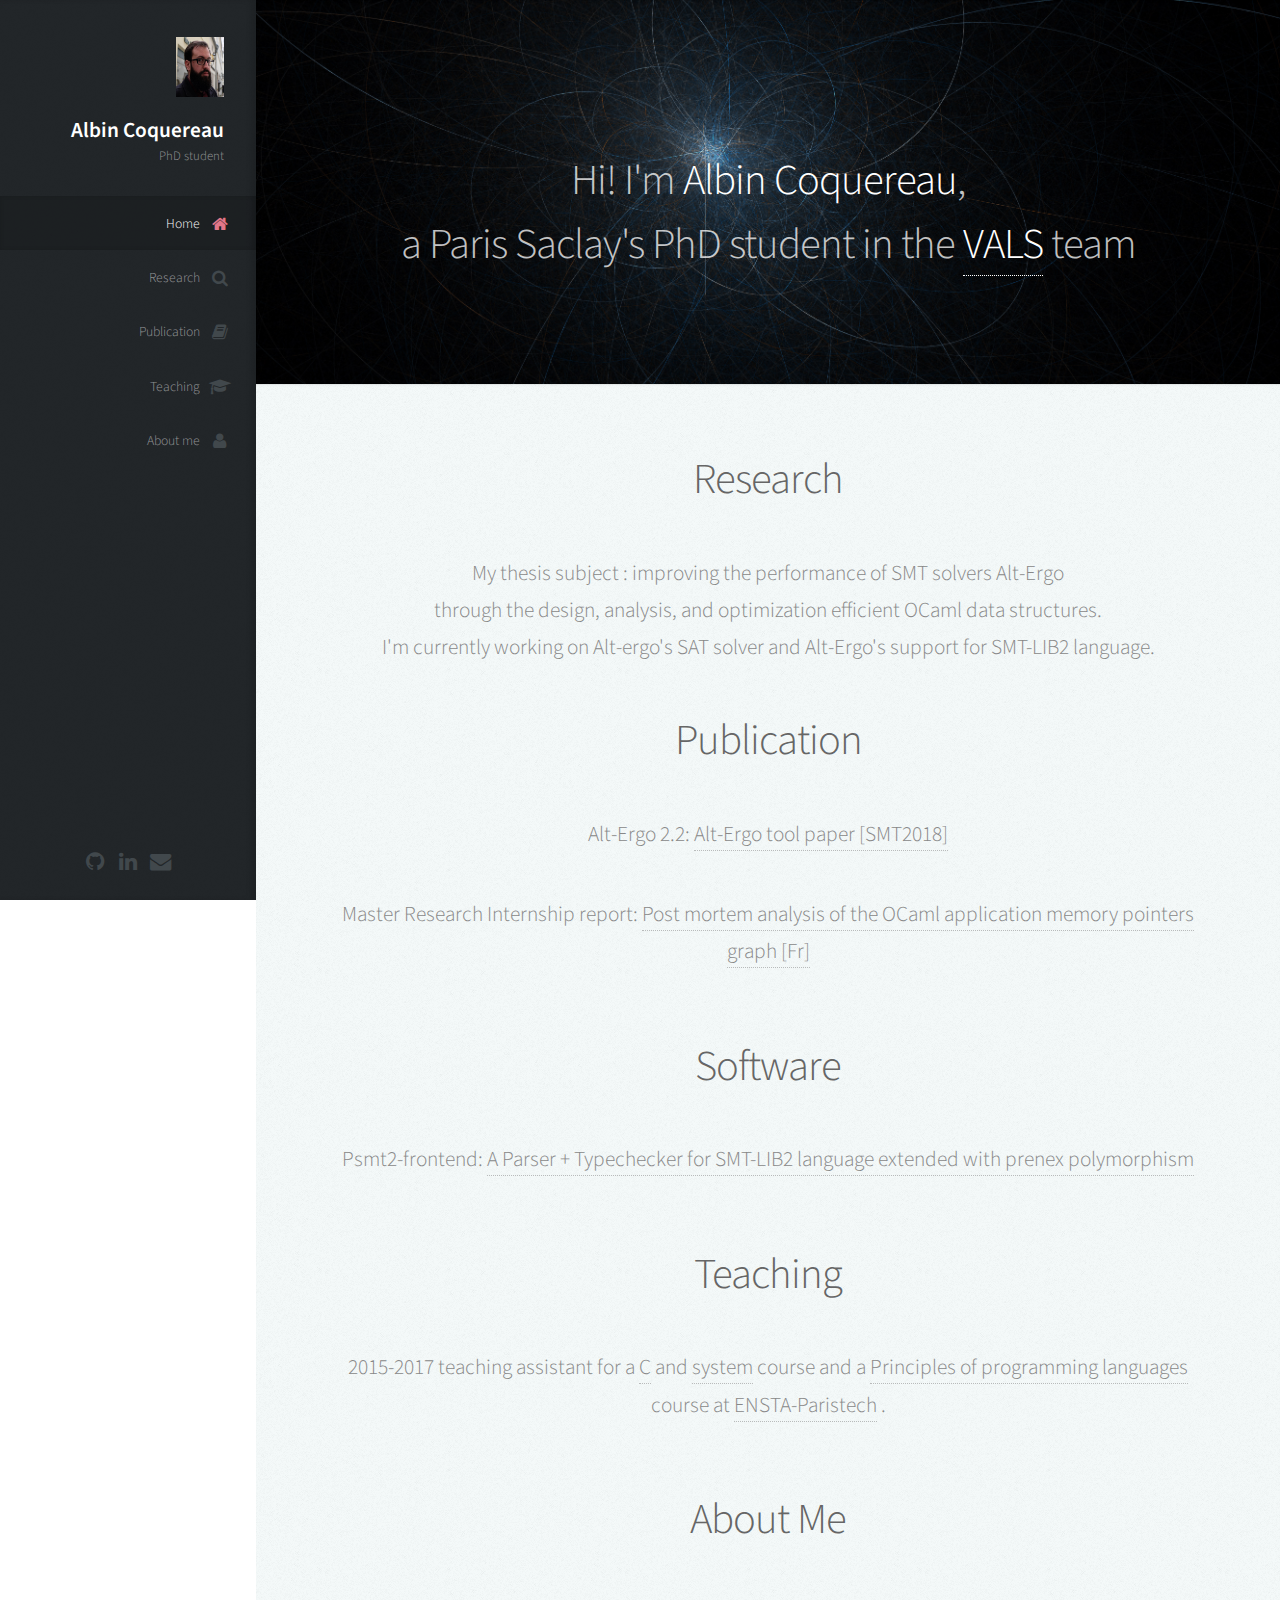
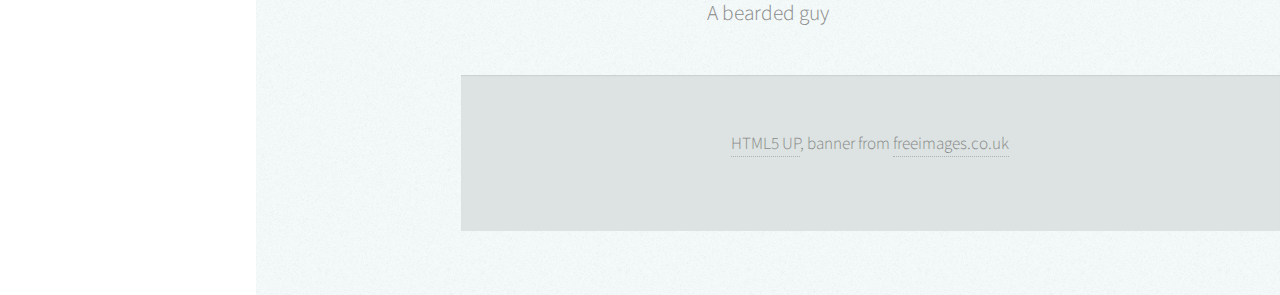
==== index.html @ 9da04fdb "Import website from lri" ====
<!DOCTYPE HTML>
<html>
  <head>
    <title>Albin Coquereau</title>
    <meta charset="utf-8" />
    <meta name="viewport" content="width=device-width, initial-scale=1" />
    <link rel="stylesheet" href="assets/css/main.css" />
  </head>
  <body>
    <div id="header">

      <div class="top">
	<div id="logo">
          <span class="image avatar48"><img src="images/idpic.jpg" alt="" /></span>
	  <h1 id="title">Albin Coquereau</h1>
	  <p>PhD student</p>
	</div>
	<nav id="nav">
	  <ul>
	    <li><a href="#top" id="top-link" class="skel-layers-ignoreHref"><span class="icon fa-home">Home</span></a></li>
	    <li><a href="#research" id="research-link" class="skel-layers-ignoreHref"><span class="icon fa-search">Research</span></a></li>
	    <li><a href="#publication" id="publication-link" class="skel-layers-ignoreHref"><span class="icon fa-book">Publication</span></a></li>
	    <li><a href="#teaching" id="teaching-link" class="skel-layers-ignoreHref"><span class="icon fa-graduation-cap">Teaching</span></a></li>
	    <li><a href="#about" id="about-link" class="skel-layers-ignoreHref"><span class="icon fa-user">About me</span></a></li>
	  </ul>
	</nav>

      </div>

      <div class="bottom">

	<ul class="icons">
          <!-- <li><a href="index_fr.html" class="icon fa-language"><span class="label">Language</span></a></li> -->
          <li><a href="https://github.com/Coquera" class="icon fa-github"><span class="label">Github</span></a></li>
          <li><a href="https://www.linkedin.com/public-profile/settings?trk=prof-edit-edit-public_profile" class="icon alt fa-linkedin"><span class="label">LinkedIn</span></a></li>
          <li><a href="mailto:albin[dot]coquereau[at]lri[dot]fr" class="icon fa-envelope"><span class="label">Email</span></a></li>
	</ul>

      </div>

    </div>

    <div id="main">

      <section id="top" class="one dark cover">
	<div class="container">

	  <footer>
	    <h2 class="alt">Hi! I'm <strong>Albin Coquereau</strong>, <br />a Paris Saclay's PhD student in the <a href="https://vals.lri.fr/">VALS</a> team
	  </footer>

	</div>
      </section>

      <section id="research" class="two">
	<div class="container">

	  <header>
	    <h2>Research</h2>
	  </header>

	  <p>My thesis subject : improving the performance of SMT solvers Alt-Ergo<br/>
            through the design, analysis, and optimization efficient OCaml data structures.<br/>
            I'm currently working on Alt-ergo's SAT solver and Alt-Ergo's support for SMT-LIB2 language.
          </p>


          <section id="publication" class="tree">
	    <div class="container">

	      <header>
	        <h2>Publication</h2>
	      </header>
	      <p>Alt-Ergo 2.2:
                <a href="https://hal.archives-ouvertes.fr/hal-01960203v1">Alt-Ergo tool paper [SMT2018]</a>
              </p>

	      <p>Master Research Internship report:
                <a href="rapport_m2.pdf">Post mortem analysis of the OCaml application memory pointers graph [Fr]</a>
              </p>


	    </div>
          </section>

          <section id="software" class="four">
	    <div class="container">

	      <header>
	        <h2>Software</h2>
	      </header>
	      <p>Psmt2-frontend:
                <a href="https://github.com/Coquera/psmt2-frontend">A Parser + Typechecker for SMT-LIB2 language extended with prenex polymorphism</a>
              </p>

	    </div>
          </section>

          <section id="teaching" class="f">
	    <div class="container">

	      <header>
	        <h2>Teaching</h2>
	      </header>

	      <p>2015-2017 teaching assistant for a <a href="http://perso.ensta-paristech.fr/~pessaux/teaching/in102/">C</a> and <a href="http://perso.ensta-paristech.fr/~pessaux/teaching/in103/">system</a> course and a <a href="http://wwwdfr.ensta.fr/Cours/index.php?usebdd=ensta&sigle=ine11&langue=anglais">Principles of programming languages</a> course at <a href="https://www.ensta-paristech.fr/en/home">ENSTA-Paristech</a> .</p>

	    </div>
          </section>

          <section id="about" class="four">
	    <div class="container">

	      <header>
	        <h2>About Me</h2>
	      </header>

	      <p>A bearded guy</p>

	    </div>
          </section>

        </div>

        <div id="footer">

          <ul class="copyright">
	    <li><a href="http://html5up.net">HTML5 UP</a>, banner from <a href="http://www.freeimages.co.uk/index.htm">freeimages.co.uk</a></li>
          </ul>

        </div>

        <script src="assets/js/jquery.min.js"></script>
        <script src="assets/js/jquery.scrolly.min.js"></script>
        <script src="assets/js/jquery.scrollzer.min.js"></script>
        <script src="assets/js/skel.min.js"></script>
        <script src="assets/js/util.js"></script>
        <script src="assets/js/main.js"></script>

  </body>
</html>
---- assets/css/main.css ----
@import url("font-awesome.min.css");
@import url("http://fonts.googleapis.com/css?family=Source+Sans+Pro:300,300italic,400,600");

/*
	Prologue by HTML5 UP
	html5up.net | @n33co
	Free for personal and commercial use under the CCA 3.0 license (html5up.net/license)
*/

/* Reset */

	html, body, div, span, applet, object, iframe, h1, h2, h3, h4, h5, h6, p, blockquote, pre, a, abbr, acronym, address, big, cite, code, del, dfn, em, img, ins, kbd, q, s, samp, small, strike, strong, sub, sup, tt, var, b, u, i, center, dl, dt, dd, ol, ul, li, fieldset, form, label, legend, table, caption, tbody, tfoot, thead, tr, th, td, article, aside, canvas, details, embed, figure, figcaption, footer, header, hgroup, menu, nav, output, ruby, section, summary, time, mark, audio, video {
		margin: 0;
		padding: 0;
		border: 0;
		font-size: 100%;
		font: inherit;
		vertical-align: baseline;
	}

	article, aside, details, figcaption, figure, footer, header, hgroup, menu, nav, section {
		display: block;
	}

	body {
		line-height: 1;
	}

	ol, ul {
		list-style: none;
	}

	blockquote, q {
		quotes: none;
	}

	blockquote:before, blockquote:after, q:before, q:after {
		content: '';
		content: none;
	}

	table {
		border-collapse: collapse;
		border-spacing: 0;
	}

	body {
		-webkit-text-size-adjust: none;
	}

/* Box Model */

	*, *:before, *:after {
		-moz-box-sizing: border-box;
		-webkit-box-sizing: border-box;
		box-sizing: border-box;
	}

/* Containers */

	.container {
		margin-left: auto;
		margin-right: auto;
	}

	.container.\31 25\25 {
		width: 100%;
		max-width: 1750px;
		min-width: 1400px;
	}

	.container.\37 5\25 {
		width: 1050px;
	}

	.container.\35 0\25 {
		width: 700px;
	}

	.container.\32 5\25 {
		width: 350px;
	}

	.container {
		width: 1400px;
	}

	@media screen and (min-width: 961px) and (max-width: 1880px) {

		.container.\31 25\25 {
			width: 100%;
			max-width: 1500px;
			min-width: 1200px;
		}

		.container.\37 5\25 {
			width: 900px;
		}

		.container.\35 0\25 {
			width: 600px;
		}

		.container.\32 5\25 {
			width: 300px;
		}

		.container {
			width: 1200px;
		}

	}

	@media screen and (min-width: 961px) and (max-width: 1620px) {

		.container.\31 25\25 {
			width: 100%;
			max-width: 1200px;
			min-width: 960px;
		}

		.container.\37 5\25 {
			width: 720px;
		}

		.container.\35 0\25 {
			width: 480px;
		}

		.container.\32 5\25 {
			width: 240px;
		}

		.container {
			width: 960px;
		}

	}

	@media screen and (min-width: 961px) and (max-width: 1320px) {

		.container.\31 25\25 {
			width: 100%;
			max-width: 125%;
			min-width: 100%;
		}

		.container.\37 5\25 {
			width: 75%;
		}

		.container.\35 0\25 {
			width: 50%;
		}

		.container.\32 5\25 {
			width: 25%;
		}

		.container {
			width: 100%;
		}

	}

	@media screen and (max-width: 960px) {

		.container.\31 25\25 {
			width: 100%;
			max-width: 125%;
			min-width: 100%;
		}

		.container.\37 5\25 {
			width: 75%;
		}

		.container.\35 0\25 {
			width: 50%;
		}

		.container.\32 5\25 {
			width: 25%;
		}

		.container {
			width: 100%;
		}

	}

	@media screen and (max-width: 736px) {

		.container.\31 25\25 {
			width: 100%;
			max-width: 125%;
			min-width: 100%;
		}

		.container.\37 5\25 {
			width: 75%;
		}

		.container.\35 0\25 {
			width: 50%;
		}

		.container.\32 5\25 {
			width: 25%;
		}

		.container {
			width: 100% !important;
		}

	}

/* Grid */

	.row {
		border-bottom: solid 1px transparent;
		-moz-box-sizing: border-box;
		-webkit-box-sizing: border-box;
		box-sizing: border-box;
	}

	.row > * {
		float: left;
		-moz-box-sizing: border-box;
		-webkit-box-sizing: border-box;
		box-sizing: border-box;
	}

	.row:after, .row:before {
		content: '';
		display: block;
		clear: both;
		height: 0;
	}

	.row.uniform > * > :first-child {
		margin-top: 0;
	}

	.row.uniform > * > :last-child {
		margin-bottom: 0;
	}

	.row.\30 \25 > * {
		padding: 0px 0 0 0px;
	}

	.row.\30 \25 {
		margin: 0px 0 -1px 0px;
	}

	.row.uniform.\30 \25 > * {
		padding: 0px 0 0 0px;
	}

	.row.uniform.\30 \25 {
		margin: 0px 0 -1px 0px;
	}

	.row > * {
		padding: 40px 0 0 40px;
	}

	.row {
		margin: -40px 0 -1px -40px;
	}

	.row.uniform > * {
		padding: 40px 0 0 40px;
	}

	.row.uniform {
		margin: -40px 0 -1px -40px;
	}

	.row.\32 00\25 > * {
		padding: 80px 0 0 80px;
	}

	.row.\32 00\25 {
		margin: -80px 0 -1px -80px;
	}

	.row.uniform.\32 00\25 > * {
		padding: 80px 0 0 80px;
	}

	.row.uniform.\32 00\25 {
		margin: -80px 0 -1px -80px;
	}

	.row.\31 50\25 > * {
		padding: 60px 0 0 60px;
	}

	.row.\31 50\25 {
		margin: -60px 0 -1px -60px;
	}

	.row.uniform.\31 50\25 > * {
		padding: 60px 0 0 60px;
	}

	.row.uniform.\31 50\25 {
		margin: -60px 0 -1px -60px;
	}

	.row.\35 0\25 > * {
		padding: 20px 0 0 20px;
	}

	.row.\35 0\25 {
		margin: -20px 0 -1px -20px;
	}

	.row.uniform.\35 0\25 > * {
		padding: 20px 0 0 20px;
	}

	.row.uniform.\35 0\25 {
		margin: -20px 0 -1px -20px;
	}

	.row.\32 5\25 > * {
		padding: 10px 0 0 10px;
	}

	.row.\32 5\25 {
		margin: -10px 0 -1px -10px;
	}

	.row.uniform.\32 5\25 > * {
		padding: 10px 0 0 10px;
	}

	.row.uniform.\32 5\25 {
		margin: -10px 0 -1px -10px;
	}

	.\31 2u, .\31 2u\24 {
		width: 100%;
		clear: none;
		margin-left: 0;
	}

	.\31 1u, .\31 1u\24 {
		width: 91.6666666667%;
		clear: none;
		margin-left: 0;
	}

	.\31 0u, .\31 0u\24 {
		width: 83.3333333333%;
		clear: none;
		margin-left: 0;
	}

	.\39 u, .\39 u\24 {
		width: 75%;
		clear: none;
		margin-left: 0;
	}

	.\38 u, .\38 u\24 {
		width: 66.6666666667%;
		clear: none;
		margin-left: 0;
	}

	.\37 u, .\37 u\24 {
		width: 58.3333333333%;
		clear: none;
		margin-left: 0;
	}

	.\36 u, .\36 u\24 {
		width: 50%;
		clear: none;
		margin-left: 0;
	}

	.\35 u, .\35 u\24 {
		width: 41.6666666667%;
		clear: none;
		margin-left: 0;
	}

	.\34 u, .\34 u\24 {
		width: 33.3333333333%;
		clear: none;
		margin-left: 0;
	}

	.\33 u, .\33 u\24 {
		width: 25%;
		clear: none;
		margin-left: 0;
	}

	.\32 u, .\32 u\24 {
		width: 16.6666666667%;
		clear: none;
		margin-left: 0;
	}

	.\31 u, .\31 u\24 {
		width: 8.3333333333%;
		clear: none;
		margin-left: 0;
	}

	.\31 2u\24 + *,
	.\31 1u\24 + *,
	.\31 0u\24 + *,
	.\39 u\24 + *,
	.\38 u\24 + *,
	.\37 u\24 + *,
	.\36 u\24 + *,
	.\35 u\24 + *,
	.\34 u\24 + *,
	.\33 u\24 + *,
	.\32 u\24 + *,
	.\31 u\24 + * {
		clear: left;
	}

	.\-11u {
		margin-left: 91.66667%;
	}

	.\-10u {
		margin-left: 83.33333%;
	}

	.\-9u {
		margin-left: 75%;
	}

	.\-8u {
		margin-left: 66.66667%;
	}

	.\-7u {
		margin-left: 58.33333%;
	}

	.\-6u {
		margin-left: 50%;
	}

	.\-5u {
		margin-left: 41.66667%;
	}

	.\-4u {
		margin-left: 33.33333%;
	}

	.\-3u {
		margin-left: 25%;
	}

	.\-2u {
		margin-left: 16.66667%;
	}

	.\-1u {
		margin-left: 8.33333%;
	}

	@media screen and (min-width: 961px) and (max-width: 1880px) {

		.row > * {
			padding: 40px 0 0 40px;
		}

		.row {
			margin: -40px 0 -1px -40px;
		}

		.row.uniform > * {
			padding: 40px 0 0 40px;
		}

		.row.uniform {
			margin: -40px 0 -1px -40px;
		}

		.row.\32 00\25 > * {
			padding: 80px 0 0 80px;
		}

		.row.\32 00\25 {
			margin: -80px 0 -1px -80px;
		}

		.row.uniform.\32 00\25 > * {
			padding: 80px 0 0 80px;
		}

		.row.uniform.\32 00\25 {
			margin: -80px 0 -1px -80px;
		}

		.row.\31 50\25 > * {
			padding: 60px 0 0 60px;
		}

		.row.\31 50\25 {
			margin: -60px 0 -1px -60px;
		}

		.row.uniform.\31 50\25 > * {
			padding: 60px 0 0 60px;
		}

		.row.uniform.\31 50\25 {
			margin: -60px 0 -1px -60px;
		}

		.row.\35 0\25 > * {
			padding: 20px 0 0 20px;
		}

		.row.\35 0\25 {
			margin: -20px 0 -1px -20px;
		}

		.row.uniform.\35 0\25 > * {
			padding: 20px 0 0 20px;
		}

		.row.uniform.\35 0\25 {
			margin: -20px 0 -1px -20px;
		}

		.row.\32 5\25 > * {
			padding: 10px 0 0 10px;
		}

		.row.\32 5\25 {
			margin: -10px 0 -1px -10px;
		}

		.row.uniform.\32 5\25 > * {
			padding: 10px 0 0 10px;
		}

		.row.uniform.\32 5\25 {
			margin: -10px 0 -1px -10px;
		}

		.\31 2u\28wide\29, .\31 2u\24\28wide\29 {
			width: 100%;
			clear: none;
			margin-left: 0;
		}

		.\31 1u\28wide\29, .\31 1u\24\28wide\29 {
			width: 91.6666666667%;
			clear: none;
			margin-left: 0;
		}

		.\31 0u\28wide\29, .\31 0u\24\28wide\29 {
			width: 83.3333333333%;
			clear: none;
			margin-left: 0;
		}

		.\39 u\28wide\29, .\39 u\24\28wide\29 {
			width: 75%;
			clear: none;
			margin-left: 0;
		}

		.\38 u\28wide\29, .\38 u\24\28wide\29 {
			width: 66.6666666667%;
			clear: none;
			margin-left: 0;
		}

		.\37 u\28wide\29, .\37 u\24\28wide\29 {
			width: 58.3333333333%;
			clear: none;
			margin-left: 0;
		}

		.\36 u\28wide\29, .\36 u\24\28wide\29 {
			width: 50%;
			clear: none;
			margin-left: 0;
		}

		.\35 u\28wide\29, .\35 u\24\28wide\29 {
			width: 41.6666666667%;
			clear: none;
			margin-left: 0;
		}

		.\34 u\28wide\29, .\34 u\24\28wide\29 {
			width: 33.3333333333%;
			clear: none;
			margin-left: 0;
		}

		.\33 u\28wide\29, .\33 u\24\28wide\29 {
			width: 25%;
			clear: none;
			margin-left: 0;
		}

		.\32 u\28wide\29, .\32 u\24\28wide\29 {
			width: 16.6666666667%;
			clear: none;
			margin-left: 0;
		}

		.\31 u\28wide\29, .\31 u\24\28wide\29 {
			width: 8.3333333333%;
			clear: none;
			margin-left: 0;
		}

		.\31 2u\24\28wide\29 + *,
		.\31 1u\24\28wide\29 + *,
		.\31 0u\24\28wide\29 + *,
		.\39 u\24\28wide\29 + *,
		.\38 u\24\28wide\29 + *,
		.\37 u\24\28wide\29 + *,
		.\36 u\24\28wide\29 + *,
		.\35 u\24\28wide\29 + *,
		.\34 u\24\28wide\29 + *,
		.\33 u\24\28wide\29 + *,
		.\32 u\24\28wide\29 + *,
		.\31 u\24\28wide\29 + * {
			clear: left;
		}

		.\-11u\28wide\29 {
			margin-left: 91.66667%;
		}

		.\-10u\28wide\29 {
			margin-left: 83.33333%;
		}

		.\-9u\28wide\29 {
			margin-left: 75%;
		}

		.\-8u\28wide\29 {
			margin-left: 66.66667%;
		}

		.\-7u\28wide\29 {
			margin-left: 58.33333%;
		}

		.\-6u\28wide\29 {
			margin-left: 50%;
		}

		.\-5u\28wide\29 {
			margin-left: 41.66667%;
		}

		.\-4u\28wide\29 {
			margin-left: 33.33333%;
		}

		.\-3u\28wide\29 {
			margin-left: 25%;
		}

		.\-2u\28wide\29 {
			margin-left: 16.66667%;
		}

		.\-1u\28wide\29 {
			margin-left: 8.33333%;
		}

	}

	@media screen and (min-width: 961px) and (max-width: 1620px) {

		.row > * {
			padding: 40px 0 0 40px;
		}

		.row {
			margin: -40px 0 -1px -40px;
		}

		.row.uniform > * {
			padding: 40px 0 0 40px;
		}

		.row.uniform {
			margin: -40px 0 -1px -40px;
		}

		.row.\32 00\25 > * {
			padding: 80px 0 0 80px;
		}

		.row.\32 00\25 {
			margin: -80px 0 -1px -80px;
		}

		.row.uniform.\32 00\25 > * {
			padding: 80px 0 0 80px;
		}

		.row.uniform.\32 00\25 {
			margin: -80px 0 -1px -80px;
		}

		.row.\31 50\25 > * {
			padding: 60px 0 0 60px;
		}

		.row.\31 50\25 {
			margin: -60px 0 -1px -60px;
		}

		.row.uniform.\31 50\25 > * {
			padding: 60px 0 0 60px;
		}

		.row.uniform.\31 50\25 {
			margin: -60px 0 -1px -60px;
		}

		.row.\35 0\25 > * {
			padding: 20px 0 0 20px;
		}

		.row.\35 0\25 {
			margin: -20px 0 -1px -20px;
		}

		.row.uniform.\35 0\25 > * {
			padding: 20px 0 0 20px;
		}

		.row.uniform.\35 0\25 {
			margin: -20px 0 -1px -20px;
		}

		.row.\32 5\25 > * {
			padding: 10px 0 0 10px;
		}

		.row.\32 5\25 {
			margin: -10px 0 -1px -10px;
		}

		.row.uniform.\32 5\25 > * {
			padding: 10px 0 0 10px;
		}

		.row.uniform.\32 5\25 {
			margin: -10px 0 -1px -10px;
		}

		.\31 2u\28normal\29, .\31 2u\24\28normal\29 {
			width: 100%;
			clear: none;
			margin-left: 0;
		}

		.\31 1u\28normal\29, .\31 1u\24\28normal\29 {
			width: 91.6666666667%;
			clear: none;
			margin-left: 0;
		}

		.\31 0u\28normal\29, .\31 0u\24\28normal\29 {
			width: 83.3333333333%;
			clear: none;
			margin-left: 0;
		}

		.\39 u\28normal\29, .\39 u\24\28normal\29 {
			width: 75%;
			clear: none;
			margin-left: 0;
		}

		.\38 u\28normal\29, .\38 u\24\28normal\29 {
			width: 66.6666666667%;
			clear: none;
			margin-left: 0;
		}

		.\37 u\28normal\29, .\37 u\24\28normal\29 {
			width: 58.3333333333%;
			clear: none;
			margin-left: 0;
		}

		.\36 u\28normal\29, .\36 u\24\28normal\29 {
			width: 50%;
			clear: none;
			margin-left: 0;
		}

		.\35 u\28normal\29, .\35 u\24\28normal\29 {
			width: 41.6666666667%;
			clear: none;
			margin-left: 0;
		}

		.\34 u\28normal\29, .\34 u\24\28normal\29 {
			width: 33.3333333333%;
			clear: none;
			margin-left: 0;
		}

		.\33 u\28normal\29, .\33 u\24\28normal\29 {
			width: 25%;
			clear: none;
			margin-left: 0;
		}

		.\32 u\28normal\29, .\32 u\24\28normal\29 {
			width: 16.6666666667%;
			clear: none;
			margin-left: 0;
		}

		.\31 u\28normal\29, .\31 u\24\28normal\29 {
			width: 8.3333333333%;
			clear: none;
			margin-left: 0;
		}

		.\31 2u\24\28normal\29 + *,
		.\31 1u\24\28normal\29 + *,
		.\31 0u\24\28normal\29 + *,
		.\39 u\24\28normal\29 + *,
		.\38 u\24\28normal\29 + *,
		.\37 u\24\28normal\29 + *,
		.\36 u\24\28normal\29 + *,
		.\35 u\24\28normal\29 + *,
		.\34 u\24\28normal\29 + *,
		.\33 u\24\28normal\29 + *,
		.\32 u\24\28normal\29 + *,
		.\31 u\24\28normal\29 + * {
			clear: left;
		}

		.\-11u\28normal\29 {
			margin-left: 91.66667%;
		}

		.\-10u\28normal\29 {
			margin-left: 83.33333%;
		}

		.\-9u\28normal\29 {
			margin-left: 75%;
		}

		.\-8u\28normal\29 {
			margin-left: 66.66667%;
		}

		.\-7u\28normal\29 {
			margin-left: 58.33333%;
		}

		.\-6u\28normal\29 {
			margin-left: 50%;
		}

		.\-5u\28normal\29 {
			margin-left: 41.66667%;
		}

		.\-4u\28normal\29 {
			margin-left: 33.33333%;
		}

		.\-3u\28normal\29 {
			margin-left: 25%;
		}

		.\-2u\28normal\29 {
			margin-left: 16.66667%;
		}

		.\-1u\28normal\29 {
			margin-left: 8.33333%;
		}

	}

	@media screen and (min-width: 961px) and (max-width: 1320px) {

		.row > * {
			padding: 20px 0 0 20px;
		}

		.row {
			margin: -20px 0 -1px -20px;
		}

		.row.uniform > * {
			padding: 20px 0 0 20px;
		}

		.row.uniform {
			margin: -20px 0 -1px -20px;
		}

		.row.\32 00\25 > * {
			padding: 40px 0 0 40px;
		}

		.row.\32 00\25 {
			margin: -40px 0 -1px -40px;
		}

		.row.uniform.\32 00\25 > * {
			padding: 40px 0 0 40px;
		}

		.row.uniform.\32 00\25 {
			margin: -40px 0 -1px -40px;
		}

		.row.\31 50\25 > * {
			padding: 30px 0 0 30px;
		}

		.row.\31 50\25 {
			margin: -30px 0 -1px -30px;
		}

		.row.uniform.\31 50\25 > * {
			padding: 30px 0 0 30px;
		}

		.row.uniform.\31 50\25 {
			margin: -30px 0 -1px -30px;
		}

		.row.\35 0\25 > * {
			padding: 10px 0 0 10px;
		}

		.row.\35 0\25 {
			margin: -10px 0 -1px -10px;
		}

		.row.uniform.\35 0\25 > * {
			padding: 10px 0 0 10px;
		}

		.row.uniform.\35 0\25 {
			margin: -10px 0 -1px -10px;
		}

		.row.\32 5\25 > * {
			padding: 5px 0 0 5px;
		}

		.row.\32 5\25 {
			margin: -5px 0 -1px -5px;
		}

		.row.uniform.\32 5\25 > * {
			padding: 5px 0 0 5px;
		}

		.row.uniform.\32 5\25 {
			margin: -5px 0 -1px -5px;
		}

		.\31 2u\28narrow\29, .\31 2u\24\28narrow\29 {
			width: 100%;
			clear: none;
			margin-left: 0;
		}

		.\31 1u\28narrow\29, .\31 1u\24\28narrow\29 {
			width: 91.6666666667%;
			clear: none;
			margin-left: 0;
		}

		.\31 0u\28narrow\29, .\31 0u\24\28narrow\29 {
			width: 83.3333333333%;
			clear: none;
			margin-left: 0;
		}

		.\39 u\28narrow\29, .\39 u\24\28narrow\29 {
			width: 75%;
			clear: none;
			margin-left: 0;
		}

		.\38 u\28narrow\29, .\38 u\24\28narrow\29 {
			width: 66.6666666667%;
			clear: none;
			margin-left: 0;
		}

		.\37 u\28narrow\29, .\37 u\24\28narrow\29 {
			width: 58.3333333333%;
			clear: none;
			margin-left: 0;
		}

		.\36 u\28narrow\29, .\36 u\24\28narrow\29 {
			width: 50%;
			clear: none;
			margin-left: 0;
		}

		.\35 u\28narrow\29, .\35 u\24\28narrow\29 {
			width: 41.6666666667%;
			clear: none;
			margin-left: 0;
		}

		.\34 u\28narrow\29, .\34 u\24\28narrow\29 {
			width: 33.3333333333%;
			clear: none;
			margin-left: 0;
		}

		.\33 u\28narrow\29, .\33 u\24\28narrow\29 {
			width: 25%;
			clear: none;
			margin-left: 0;
		}

		.\32 u\28narrow\29, .\32 u\24\28narrow\29 {
			width: 16.6666666667%;
			clear: none;
			margin-left: 0;
		}

		.\31 u\28narrow\29, .\31 u\24\28narrow\29 {
			width: 8.3333333333%;
			clear: none;
			margin-left: 0;
		}

		.\31 2u\24\28narrow\29 + *,
		.\31 1u\24\28narrow\29 + *,
		.\31 0u\24\28narrow\29 + *,
		.\39 u\24\28narrow\29 + *,
		.\38 u\24\28narrow\29 + *,
		.\37 u\24\28narrow\29 + *,
		.\36 u\24\28narrow\29 + *,
		.\35 u\24\28narrow\29 + *,
		.\34 u\24\28narrow\29 + *,
		.\33 u\24\28narrow\29 + *,
		.\32 u\24\28narrow\29 + *,
		.\31 u\24\28narrow\29 + * {
			clear: left;
		}

		.\-11u\28narrow\29 {
			margin-left: 91.66667%;
		}

		.\-10u\28narrow\29 {
			margin-left: 83.33333%;
		}

		.\-9u\28narrow\29 {
			margin-left: 75%;
		}

		.\-8u\28narrow\29 {
			margin-left: 66.66667%;
		}

		.\-7u\28narrow\29 {
			margin-left: 58.33333%;
		}

		.\-6u\28narrow\29 {
			margin-left: 50%;
		}

		.\-5u\28narrow\29 {
			margin-left: 41.66667%;
		}

		.\-4u\28narrow\29 {
			margin-left: 33.33333%;
		}

		.\-3u\28narrow\29 {
			margin-left: 25%;
		}

		.\-2u\28narrow\29 {
			margin-left: 16.66667%;
		}

		.\-1u\28narrow\29 {
			margin-left: 8.33333%;
		}

	}

	@media screen and (max-width: 960px) {

		.row > * {
			padding: 20px 0 0 20px;
		}

		.row {
			margin: -20px 0 -1px -20px;
		}

		.row.uniform > * {
			padding: 20px 0 0 20px;
		}

		.row.uniform {
			margin: -20px 0 -1px -20px;
		}

		.row.\32 00\25 > * {
			padding: 40px 0 0 40px;
		}

		.row.\32 00\25 {
			margin: -40px 0 -1px -40px;
		}

		.row.uniform.\32 00\25 > * {
			padding: 40px 0 0 40px;
		}

		.row.uniform.\32 00\25 {
			margin: -40px 0 -1px -40px;
		}

		.row.\31 50\25 > * {
			padding: 30px 0 0 30px;
		}

		.row.\31 50\25 {
			margin: -30px 0 -1px -30px;
		}

		.row.uniform.\31 50\25 > * {
			padding: 30px 0 0 30px;
		}

		.row.uniform.\31 50\25 {
			margin: -30px 0 -1px -30px;
		}

		.row.\35 0\25 > * {
			padding: 10px 0 0 10px;
		}

		.row.\35 0\25 {
			margin: -10px 0 -1px -10px;
		}

		.row.uniform.\35 0\25 > * {
			padding: 10px 0 0 10px;
		}

		.row.uniform.\35 0\25 {
			margin: -10px 0 -1px -10px;
		}

		.row.\32 5\25 > * {
			padding: 5px 0 0 5px;
		}

		.row.\32 5\25 {
			margin: -5px 0 -1px -5px;
		}

		.row.uniform.\32 5\25 > * {
			padding: 5px 0 0 5px;
		}

		.row.uniform.\32 5\25 {
			margin: -5px 0 -1px -5px;
		}

		.\31 2u\28narrower\29, .\31 2u\24\28narrower\29 {
			width: 100%;
			clear: none;
			margin-left: 0;
		}

		.\31 1u\28narrower\29, .\31 1u\24\28narrower\29 {
			width: 91.6666666667%;
			clear: none;
			margin-left: 0;
		}

		.\31 0u\28narrower\29, .\31 0u\24\28narrower\29 {
			width: 83.3333333333%;
			clear: none;
			margin-left: 0;
		}

		.\39 u\28narrower\29, .\39 u\24\28narrower\29 {
			width: 75%;
			clear: none;
			margin-left: 0;
		}

		.\38 u\28narrower\29, .\38 u\24\28narrower\29 {
			width: 66.6666666667%;
			clear: none;
			margin-left: 0;
		}

		.\37 u\28narrower\29, .\37 u\24\28narrower\29 {
			width: 58.3333333333%;
			clear: none;
			margin-left: 0;
		}

		.\36 u\28narrower\29, .\36 u\24\28narrower\29 {
			width: 50%;
			clear: none;
			margin-left: 0;
		}

		.\35 u\28narrower\29, .\35 u\24\28narrower\29 {
			width: 41.6666666667%;
			clear: none;
			margin-left: 0;
		}

		.\34 u\28narrower\29, .\34 u\24\28narrower\29 {
			width: 33.3333333333%;
			clear: none;
			margin-left: 0;
		}

		.\33 u\28narrower\29, .\33 u\24\28narrower\29 {
			width: 25%;
			clear: none;
			margin-left: 0;
		}

		.\32 u\28narrower\29, .\32 u\24\28narrower\29 {
			width: 16.6666666667%;
			clear: none;
			margin-left: 0;
		}

		.\31 u\28narrower\29, .\31 u\24\28narrower\29 {
			width: 8.3333333333%;
			clear: none;
			margin-left: 0;
		}

		.\31 2u\24\28narrower\29 + *,
		.\31 1u\24\28narrower\29 + *,
		.\31 0u\24\28narrower\29 + *,
		.\39 u\24\28narrower\29 + *,
		.\38 u\24\28narrower\29 + *,
		.\37 u\24\28narrower\29 + *,
		.\36 u\24\28narrower\29 + *,
		.\35 u\24\28narrower\29 + *,
		.\34 u\24\28narrower\29 + *,
		.\33 u\24\28narrower\29 + *,
		.\32 u\24\28narrower\29 + *,
		.\31 u\24\28narrower\29 + * {
			clear: left;
		}

		.\-11u\28narrower\29 {
			margin-left: 91.66667%;
		}

		.\-10u\28narrower\29 {
			margin-left: 83.33333%;
		}

		.\-9u\28narrower\29 {
			margin-left: 75%;
		}

		.\-8u\28narrower\29 {
			margin-left: 66.66667%;
		}

		.\-7u\28narrower\29 {
			margin-left: 58.33333%;
		}

		.\-6u\28narrower\29 {
			margin-left: 50%;
		}

		.\-5u\28narrower\29 {
			margin-left: 41.66667%;
		}

		.\-4u\28narrower\29 {
			margin-left: 33.33333%;
		}

		.\-3u\28narrower\29 {
			margin-left: 25%;
		}

		.\-2u\28narrower\29 {
			margin-left: 16.66667%;
		}

		.\-1u\28narrower\29 {
			margin-left: 8.33333%;
		}

	}

	@media screen and (max-width: 736px) {

		.row > * {
			padding: 20px 0 0 20px;
		}

		.row {
			margin: -20px 0 -1px -20px;
		}

		.row.uniform > * {
			padding: 20px 0 0 20px;
		}

		.row.uniform {
			margin: -20px 0 -1px -20px;
		}

		.row.\32 00\25 > * {
			padding: 40px 0 0 40px;
		}

		.row.\32 00\25 {
			margin: -40px 0 -1px -40px;
		}

		.row.uniform.\32 00\25 > * {
			padding: 40px 0 0 40px;
		}

		.row.uniform.\32 00\25 {
			margin: -40px 0 -1px -40px;
		}

		.row.\31 50\25 > * {
			padding: 30px 0 0 30px;
		}

		.row.\31 50\25 {
			margin: -30px 0 -1px -30px;
		}

		.row.uniform.\31 50\25 > * {
			padding: 30px 0 0 30px;
		}

		.row.uniform.\31 50\25 {
			margin: -30px 0 -1px -30px;
		}

		.row.\35 0\25 > * {
			padding: 10px 0 0 10px;
		}

		.row.\35 0\25 {
			margin: -10px 0 -1px -10px;
		}

		.row.uniform.\35 0\25 > * {
			padding: 10px 0 0 10px;
		}

		.row.uniform.\35 0\25 {
			margin: -10px 0 -1px -10px;
		}

		.row.\32 5\25 > * {
			padding: 5px 0 0 5px;
		}

		.row.\32 5\25 {
			margin: -5px 0 -1px -5px;
		}

		.row.uniform.\32 5\25 > * {
			padding: 5px 0 0 5px;
		}

		.row.uniform.\32 5\25 {
			margin: -5px 0 -1px -5px;
		}

		.\31 2u\28mobile\29, .\31 2u\24\28mobile\29 {
			width: 100%;
			clear: none;
			margin-left: 0;
		}

		.\31 1u\28mobile\29, .\31 1u\24\28mobile\29 {
			width: 91.6666666667%;
			clear: none;
			margin-left: 0;
		}

		.\31 0u\28mobile\29, .\31 0u\24\28mobile\29 {
			width: 83.3333333333%;
			clear: none;
			margin-left: 0;
		}

		.\39 u\28mobile\29, .\39 u\24\28mobile\29 {
			width: 75%;
			clear: none;
			margin-left: 0;
		}

		.\38 u\28mobile\29, .\38 u\24\28mobile\29 {
			width: 66.6666666667%;
			clear: none;
			margin-left: 0;
		}

		.\37 u\28mobile\29, .\37 u\24\28mobile\29 {
			width: 58.3333333333%;
			clear: none;
			margin-left: 0;
		}

		.\36 u\28mobile\29, .\36 u\24\28mobile\29 {
			width: 50%;
			clear: none;
			margin-left: 0;
		}

		.\35 u\28mobile\29, .\35 u\24\28mobile\29 {
			width: 41.6666666667%;
			clear: none;
			margin-left: 0;
		}

		.\34 u\28mobile\29, .\34 u\24\28mobile\29 {
			width: 33.3333333333%;
			clear: none;
			margin-left: 0;
		}

		.\33 u\28mobile\29, .\33 u\24\28mobile\29 {
			width: 25%;
			clear: none;
			margin-left: 0;
		}

		.\32 u\28mobile\29, .\32 u\24\28mobile\29 {
			width: 16.6666666667%;
			clear: none;
			margin-left: 0;
		}

		.\31 u\28mobile\29, .\31 u\24\28mobile\29 {
			width: 8.3333333333%;
			clear: none;
			margin-left: 0;
		}

		.\31 2u\24\28mobile\29 + *,
		.\31 1u\24\28mobile\29 + *,
		.\31 0u\24\28mobile\29 + *,
		.\39 u\24\28mobile\29 + *,
		.\38 u\24\28mobile\29 + *,
		.\37 u\24\28mobile\29 + *,
		.\36 u\24\28mobile\29 + *,
		.\35 u\24\28mobile\29 + *,
		.\34 u\24\28mobile\29 + *,
		.\33 u\24\28mobile\29 + *,
		.\32 u\24\28mobile\29 + *,
		.\31 u\24\28mobile\29 + * {
			clear: left;
		}

		.\-11u\28mobile\29 {
			margin-left: 91.66667%;
		}

		.\-10u\28mobile\29 {
			margin-left: 83.33333%;
		}

		.\-9u\28mobile\29 {
			margin-left: 75%;
		}

		.\-8u\28mobile\29 {
			margin-left: 66.66667%;
		}

		.\-7u\28mobile\29 {
			margin-left: 58.33333%;
		}

		.\-6u\28mobile\29 {
			margin-left: 50%;
		}

		.\-5u\28mobile\29 {
			margin-left: 41.66667%;
		}

		.\-4u\28mobile\29 {
			margin-left: 33.33333%;
		}

		.\-3u\28mobile\29 {
			margin-left: 25%;
		}

		.\-2u\28mobile\29 {
			margin-left: 16.66667%;
		}

		.\-1u\28mobile\29 {
			margin-left: 8.33333%;
		}

	}

/* Basic */

	body {
		background: #fff;
		font-family: 'Source Sans Pro', sans-serif;
		font-size: 19pt;
		font-weight: 300;
		line-height: 1.75em;
		color: #888;
	}

		body.is-loading * {
			-moz-transition: none !important;
			-webkit-transition: none !important;
			-ms-transition: none !important;
			transition: none !important;
			-moz-animation: none !important;
			-webkit-animation: none !important;
			-ms-animation: none !important;
			animation: none !important;
		}

	input, textarea, select {
		font-family: 'Source Sans Pro', sans-serif;
		font-size: 19pt;
		font-weight: 300;
		line-height: 1.75em;
		color: #888;
	}

	h1, h2, h3, h4, h5, h6 {
		font-weight: 300;
		color: #666;
		line-height: 1.5em;
	}

	h1 a, h2 a, h3 a, h4 a, h5 a, h6 a {
		color: inherit;
		text-decoration: none;
	}

		h1 a strong, h2 a strong, h3 a strong, h4 a strong, h5 a strong, h6 a strong {
			color: #333;
		}

	h2 {
		font-size: 2em;
		letter-spacing: -1px;
	}

		h2.alt {
			color: #888;
		}

			h2.alt strong {
				color: #666;
			}

	h3 {
		font-size: 1.5em;
	}

	header {
		margin: 0 0 2em 0;
	}

		header > p {
			margin: 1em 0 0 0;
		}

	footer {
		margin: 2em 0 0 0;
	}

	strong, b {
		font-weight: 300;
		color: #666;
	}

	em, i {
		font-style: italic;
	}

	a {
		text-decoration: none;
		color: inherit;
		border-bottom: dotted 1px rgba(128, 128, 128, 0.5);
		-moz-transition: color 0.35s ease-in-out, border-bottom-color 0.35s ease-in-out;
		-webkit-transition: color 0.35s ease-in-out, border-bottom-color 0.35s ease-in-out;
		-ms-transition: color 0.35s ease-in-out, border-bottom-color 0.35s ease-in-out;
		transition: color 0.35s ease-in-out, border-bottom-color 0.35s ease-in-out;
		outline: 0;
	}

		a:hover {
			color: #E27689;
			border-bottom-color: rgba(255, 255, 255, 0);
		}

	sub {
		position: relative;
		top: 0.5em;
		font-size: 0.8em;
	}

	sup {
		position: relative;
		top: -0.5em;
		font-size: 0.8em;
	}

	hr {
		border: 0;
		border-top: solid 1px #ddd;
	}

	blockquote {
		border-left: solid 0.5em #ddd;
		padding: 1em 0 1em 2em;
		font-style: italic;
	}

	p, ul, ol, dl, table {
		margin-bottom: 2em;
	}

	br.clear {
		clear: both;
	}

/* Sections/Article */

	section, article {
		margin-bottom: 3em;
	}

		section > :last-child,
		section > .container, section:last-child, article > :last-child,
		article > .container, article:last-child {
			margin-bottom: 0;
		}

		.row > section, .row > article {
			margin-bottom: 0;
		}

/* Image */

	.image {
		display: inline-block;
		border: 0;
	}

		.image img {
			display: block;
			width: 100%;
		}

		.image.avatar48 {
			width: 48px;
			height: 60px;
			background: #f00;
		}

			.image.avatar48 img {
				width: 48px;
				height: 60px;
			}

		.image.fit {
			display: block;
			width: 100%;
		}

		.image.featured {
			display: block;
			width: 100%;
			margin: 0 0 2em 0;
		}

		.image.left {
			float: left;
			margin: 0 2em 2em 0;
		}

		.image.centered {
			display: block;
			margin: 0 0 2em 0;
		}

			.image.centered img {
				margin: 0 auto;
				width: auto;
			}

/* List */

	ul.default {
		list-style: disc;
		padding-left: 1em;
	}

		ul.default li {
			padding-left: 0.5em;
		}

	ul.icons {
		cursor: default;
	}

		ul.icons li {
			display: inline-block;
		}

		ul.icons a {
			display: inline-block;
			width: 2em;
			height: 2em;
			line-height: 2em;
			text-align: center;
			border: 0;
		}

	ol.default {
		list-style: decimal;
		padding-left: 1.25em;
	}

		ol.default li {
			padding-left: 0.25em;
		}

/* Form */

	form label {
		display: block;
		text-align: left;
		margin-bottom: 0.5em;
	}

	form input[type="text"],
	form input[type="email"],
	form input[type="password"],
	form select,
	form textarea {
		position: relative;
		-webkit-appearance: none;
		display: block;
		border: 0;
		outline: 0;
		background: #fff;
		background: rgba(255, 255, 255, 0.75);
		width: 100%;
		border-radius: 0.35em;
		padding: 0.75em 1em 0.75em 1em;
		box-shadow: inset 0 0.1em 0.1em 0 rgba(0, 0, 0, 0.05);
		border: solid 1px rgba(0, 0, 0, 0.15);
		-moz-transition: all 0.35s ease-in-out;
		-webkit-transition: all 0.35s ease-in-out;
		-ms-transition: all 0.35s ease-in-out;
		transition: all 0.35s ease-in-out;
	}

		form input[type="text"]:focus,
		form input[type="email"]:focus,
		form input[type="password"]:focus,
		form select:focus,
		form textarea:focus {
			box-shadow: 0 0 2px 1px #8ebebc;
			background: #fff;
		}

	form input[type="text"],
	form input[type="email"],
	form input[type="password"],
	form select {
		line-height: 1.25em;
	}

	form textarea {
		min-height: 14em;
	}

	form .formerize-placeholder {
		color: #555 !important;
	}

	form ::-webkit-input-placeholder {
		color: #555 !important;
	}

	form :-moz-placeholder {
		color: #555 !important;
	}

	form ::-moz-placeholder {
		color: #555 !important;
	}

	form :-ms-input-placeholder {
		color: #555 !important;
	}

	form ::-moz-focus-inner {
		border: 0;
	}

/* Table */

	table {
		width: 100%;
	}

		table.default {
			width: 100%;
			text-align: left;
		}

			table.default tbody tr:nth-child(2n+2) {
				background: #f4f4f4;
			}

			table.default td {
				padding: 0.5em 1em 0.5em 1em;
			}

			table.default th {
				text-align: left;
				padding: 0.5em 1em 0.5em 1em;
				color: #fff;
				background: #222729 url("images/overlay.png");
			}

			table.default thead {
				background: #444;
				color: #fff;
			}

			table.default tfoot {
				background: #eee;
			}

/* Button */

	input[type="button"],
	input[type="submit"],
	input[type="reset"],
	button,
	.button {
		position: relative;
		display: inline-block;
		border-radius: 0.35em;
		color: #fff !important;
		text-decoration: none;
		padding: 0.75em 2.5em 0.75em 2.5em;
		background-color: #8ebebc;
		border: 0;
		cursor: pointer;
		background-image: -moz-linear-gradient(top, rgba(0, 0, 0, 0), rgba(0, 0, 0, 0.15)), url("images/overlay.png");
		background-image: -webkit-linear-gradient(top, rgba(0, 0, 0, 0), rgba(0, 0, 0, 0.15)), url("images/overlay.png");
		background-image: -ms-linear-gradient(top, rgba(0, 0, 0, 0), rgba(0, 0, 0, 0.15)), url("images/overlay.png");
		background-image: linear-gradient(top, rgba(0, 0, 0, 0), rgba(0, 0, 0, 0.15)), url("images/overlay.png");
		-moz-transition: background-color 0.35s ease-in-out;
		-webkit-transition: background-color 0.35s ease-in-out;
		-ms-transition: background-color 0.35s ease-in-out;
		transition: background-color 0.35s ease-in-out;
	}

		input[type="button"]:hover,
		input[type="submit"]:hover,
		input[type="reset"]:hover,
		button:hover,
		.button:hover {
			background-color: #9ececc;
		}

		input[type="button"]:active,
		input[type="submit"]:active,
		input[type="reset"]:active,
		button:active,
		.button:active {
			background-color: #7eaeac;
		}

/* Item */

	.item {
		box-shadow: 0 0.05em 0.15em 0 rgba(0, 0, 0, 0.05);
		margin-bottom: 40px;
	}

		.item header {
			background: #fff;
			margin: 0;
			padding: 1em 0 1em 0;
			font-size: 0.8em;
		}

			.item header h3 {
				font-size: 1em;
			}

/* Icons */

	.icon {
		text-decoration: none;
	}

		.icon:before {
			display: inline-block;
			font-family: FontAwesome;
			font-size: 1.25em;
			text-decoration: none;
			font-style: normal;
			font-weight: normal;
			line-height: 1;
			-webkit-font-smoothing: antialiased;
			-moz-osx-font-smoothing: grayscale;
		}

		.icon > .label {
			display: none;
		}

/* Header */

	#header {
		position: fixed;
		top: 0;
		left: 0;
		width: 375px;
		height: 100%;
		color: #fff;
		background: #222629 url("images/overlay.png");
		box-shadow: inset -0.25em 0 0.25em 0 rgba(0, 0, 0, 0.1);
		text-align: right;
	}

		#header .top {
			position: absolute;
			left: 0;
			top: 0;
			width: 100%;
		}

		#header .bottom {
			position: absolute;
			left: 0;
			bottom: 0;
			width: 100%;
		}

		#header .icons {
			font-size: 0.8em;
			margin: 0 0 1em 0;
			text-align: center;
		}

			#header .icons a {
				color: #41484c;
				-moz-transition: color 0.35s ease-in-out;
				-webkit-transition: color 0.35s ease-in-out;
				-ms-transition: color 0.35s ease-in-out;
				transition: color 0.35s ease-in-out;
			}

				#header .icons a:hover {
					color: #fff;
				}

	#logo {
		position: relative;
		margin: 1.75em 1.5em 1.5em 1.5em;
		min-height: 48px;
		cursor: default;
	}

		#logo h1 {
			position: relative;
			color: #fff;
			font-weight: 600;
			font-size: 1em;
			line-height: 1em;
		}

		#logo p {
			position: relative;
			display: block;
			font-size: 0.6em;
			color: rgba(255, 255, 255, 0.5);
			line-height: 1.25em;
			margin: 0.5em 0 0 0;
		}

		#logo .image {
			position: absolute;
			left: 0;
			top: 0;
		}

	#nav ul li a {
		display: block;
		padding: 0.5em 1.5em 0.5em 1.5em;
		color: rgba(255, 255, 255, 0.5);
		text-decoration: none;
		outline: 0;
		border: 0;
		-moz-transition: none;
		-webkit-transition: none;
		-ms-transition: none;
		transition: none;
	}

		#nav ul li a span {
			position: relative;
			display: block;
			font-size: 0.8em;
		}

			#nav ul li a span:before {
				position: absolute;
				left: 0;
				color: #41484c;
				text-align: center;
				width: 1.25em;
				line-height: 1.75em;
			}

		#nav ul li a.active {
			background: rgba(0, 0, 0, 0.15);
			box-shadow: inset 0 0 0.25em 0 rgba(0, 0, 0, 0.125);
			color: #fff;
		}

			#nav ul li a.active span:before {
				color: #e27689;
			}

/* Footer */

	#footer {
		margin-left: 375px;
		text-align: center;
		background-color: #dce3e2;
		padding: 3em 0 4em 0;
		box-shadow: inset 0 1px 0 0 rgba(0, 0, 0, 0.05), inset 0 0.1em 0.1em 0 rgba(0, 0, 0, 0.025);
		font-size: 0.8em;
	}

		#footer .copyright {
			cursor: default;
			margin: 0;
		}

			#footer .copyright li {
				display: inline-block;
				line-height: 1em;
				border-left: solid 1px rgba(128, 128, 128, 0.35);
				padding: 0 0 0 0.5em;
				margin: 0 0 0 0.5em;
			}

				#footer .copyright li:first-child {
					border-left: 0;
					padding-left: 0;
					margin-left: 0;
				}

/* Main */

	#main {
		margin-left: 375px;
	}

		#main > section {
			margin: 0;
			overflow: hidden;
			padding: 4em 0;
			box-shadow: inset 0 1px 0 0 rgba(0, 0, 0, 0.05), inset 0 0.1em 0.1em 0 rgba(0, 0, 0, 0.025);
			text-align: center;
			background-image: url("images/overlay.png");
		}

			#main > section.dark {
				color: #ddd;
				color: rgba(255, 255, 255, 0.75);
			}

				#main > section.dark h2, #main > section.dark h3, #main > section.dark h4, #main > section.dark h5, #main > section.dark h6 {
					color: inherit;
				}

				#main > section.dark strong {
					color: #fff;
					border-color: inherit;
				}

				#main > section.dark a {
					color: #fff;
					border-color: inherit;
				}

					#main > section.dark a:hover {
						border-bottom-color: rgba(255, 255, 255, 0);
					}

			#main > section.cover {
				padding: 6em 0;
				background-size: cover;
				background-position: center center;
			}

			#main > section.one {
				background-color: #81918E;
				background-image: url("../../images/fractal.jpg");
			}

			#main > section.two {
				background-color: #f5fafa;
			}

			#main > section.three {
				background-color: #ecf1f1;
			}

			#main > section.four {
				background-color: #e8edec;
			}

/* Wide */

	@media screen and (min-width: 961px) and (max-width: 1880px) {

		/* Basic */

			body, input, textarea, select {
				font-size: 17pt;
			}

		/* Header */

			#header {
				width: 300px;
			}

		/* Footer */

			#footer {
				margin-left: 300px;
			}

		/* Main */

			#main {
				margin-left: 300px;
			}

	}

/* Normal */

	@media screen and (min-width: 961px) and (max-width: 1620px) {

		/* Main */

			#main > section {
				padding: 3em 0;
			}

			#main section.cover {
				padding: 5em 0;
			}

	}

/* Narrow */

	@media screen and (min-width: 961px) and (max-width: 1320px) {

		/* Basic */

			body, input, textarea, select {
				font-size: 16pt;
			}

			.container {
				padding: 0 2em 0 2em;
			}

		/* List */

			ul.icons li a {
				width: 1.75em;
			}

		/* Item */

			.item {
				margin-bottom: 20px;
			}

		/* Header */

			#header {
				width: 20%;
			}

			#logo .image {
				position: relative;
				margin: 0 0 0.5em 0;
			}

			#nav ul li a {
				font-size: 0.8em;
				padding-top: 0.5em;
				padding-bottom: 0.5em;
			}

				#nav ul li a span {
					padding-right: 2.25em;
				}

					#nav ul li a span:before {
						left: 100%;
						margin-left: -1.25em;
						line-height: 2.25em;
					}

		/* Footer */

			#footer {
				margin-left: 20%;
			}

		/* Main */

			#main {
				margin-left: 20%;
			}

	}

/* Narrower */

	#headerToggle {
		display: none;
	}

	@media screen and (max-width: 960px) {

		/* Basic */

			html, body {
				overflow-x: hidden;
			}

			body, input, textarea, select {
				font-size: 16pt;
			}

			header br {
				display: none;
			}

			.container {
				padding: 0 2em 0 2em;
			}

		/* Item */

			.item {
				margin-bottom: 15px;
			}

		/* List */

			ul.icons a {
				width: 1.75em;
				font-size: 1.25em;
			}

		/* Header */

			#header {
				-moz-backface-visibility: hidden;
				-webkit-backface-visibility: hidden;
				-ms-backface-visibility: hidden;
				backface-visibility: hidden;
				-moz-transform: translateX(-275px);
				-webkit-transform: translateX(-275px);
				-ms-transform: translateX(-275px);
				transform: translateX(-275px);
				-moz-transition: -moz-transform 0.5s ease;
				-webkit-transition: -webkit-transform 0.5s ease;
				-ms-transition: -ms-transform 0.5s ease;
				transition: transform 0.5s ease;
				display: block;
				height: 100%;
				left: 0;
				overflow-y: auto;
				position: fixed;
				top: 0;
				width: 275px;
				z-index: 10002;
				width: 275px;
				background: #222729 url("images/overlay.png");
				box-shadow: inset -0.25em 0 0.25em 0 rgba(0, 0, 0, 0.125);
			}

				#header .top {
					position: relative;
				}

				#header .bottom {
					border-top: solid 1px rgba(255, 255, 255, 0.05);
					box-shadow: 0 -1px 0 0 rgba(0, 0, 0, 0.15);
					padding-top: 2em;
					margin-top: 1em;
					position: relative;
				}

			#logo {
				margin: 1.5em 1.25em 1.25em 1.25em;
			}

			#nav ul li a {
				padding: 0.5em 1.25em 0.5em 1.25em;
			}

			#headerToggle {
				-moz-backface-visibility: hidden;
				-webkit-backface-visibility: hidden;
				-ms-backface-visibility: hidden;
				backface-visibility: hidden;
				-moz-transition: -moz-transform 0.5s ease;
				-webkit-transition: -webkit-transform 0.5s ease;
				-ms-transition: -ms-transform 0.5s ease;
				transition: transform 0.5s ease;
				display: block;
				height: 2.25em;
				left: 0;
				position: fixed;
				top: 0;
				width: 3.25em;
				z-index: 10001;
			}

				#headerToggle .toggle {
					position: absolute;
					left: 0;
					top: 0;
					width: 100%;
					height: 100%;
					outline: 0;
					border: 0;
				}

					#headerToggle .toggle:before {
						font-family: FontAwesome;
						text-decoration: none;
						font-style: normal;
						font-weight: normal;
						-webkit-font-smoothing: antialiased;
						-moz-osx-font-smoothing: grayscale;
						content: '\f0c9';
						color: #fff;
						font-size: 18px;
						line-height: 2.25em;
						background: rgba(128, 136, 144, 0.5);
						border-radius: 0.35em;
						text-align: center;
						position: absolute;
						left: 0.5em;
						top: 0.5em;
						display: block;
						width: 3.25em;
						height: 2.25em;
						line-height: 2.25em;
					}

			body.header-visible #main {
				-moz-transform: translateX(275px);
				-webkit-transform: translateX(275px);
				-ms-transform: translateX(275px);
				transform: translateX(275px);
			}

			body.header-visible #headerToggle {
				-moz-transform: translateX(275px);
				-webkit-transform: translateX(275px);
				-ms-transform: translateX(275px);
				transform: translateX(275px);
			}

			body.header-visible #header {
				-moz-transform: translateX(0);
				-webkit-transform: translateX(0);
				-ms-transform: translateX(0);
				transform: translateX(0);
			}

		/* Footer */

			#footer {
				margin-left: 0;
			}

		/* Main */

			#main {
				-moz-backface-visibility: hidden;
				-webkit-backface-visibility: hidden;
				-ms-backface-visibility: hidden;
				backface-visibility: hidden;
				-moz-transition: -moz-transform 0.5s ease;
				-webkit-transition: -webkit-transform 0.5s ease;
				-ms-transition: -ms-transform 0.5s ease;
				transition: transform 0.5s ease;
				padding-bottom: 1px;
				margin-left: 0;
			}

				#main > section {
					padding: 3em 0;
				}

				#main section.cover {
					padding: 4em 0;
				}

	}

/* Mobile */

	@media screen and (max-width: 736px) {

		/* Basic */

			body, input, textarea, select {
				font-size: 14pt;
			}

			h2 {
				font-size: 1.5em;
				letter-spacing: 0;
				font-weight: 300;
			}

			.container {
				padding: 0 15px 0 15px;
			}

		/* List */

			ul.icons a {
				width: 1.75em;
				font-size: 1.5em;
			}

		/* Main */

			#main > section {
				padding: 2em 0;
			}

			#main section.cover {
				padding: 4em 0em;
			}

				#main section.cover header {
					padding: 0 1em;
				}

		/* Footer */

			#footer .copyright li {
				display: block;
				line-height: 1.25em;
				border: 0;
				padding: 0;
				margin: 1em 0 0 0;
			}

				#footer .copyright li:first-child {
					margin-top: 0;
				}

	}
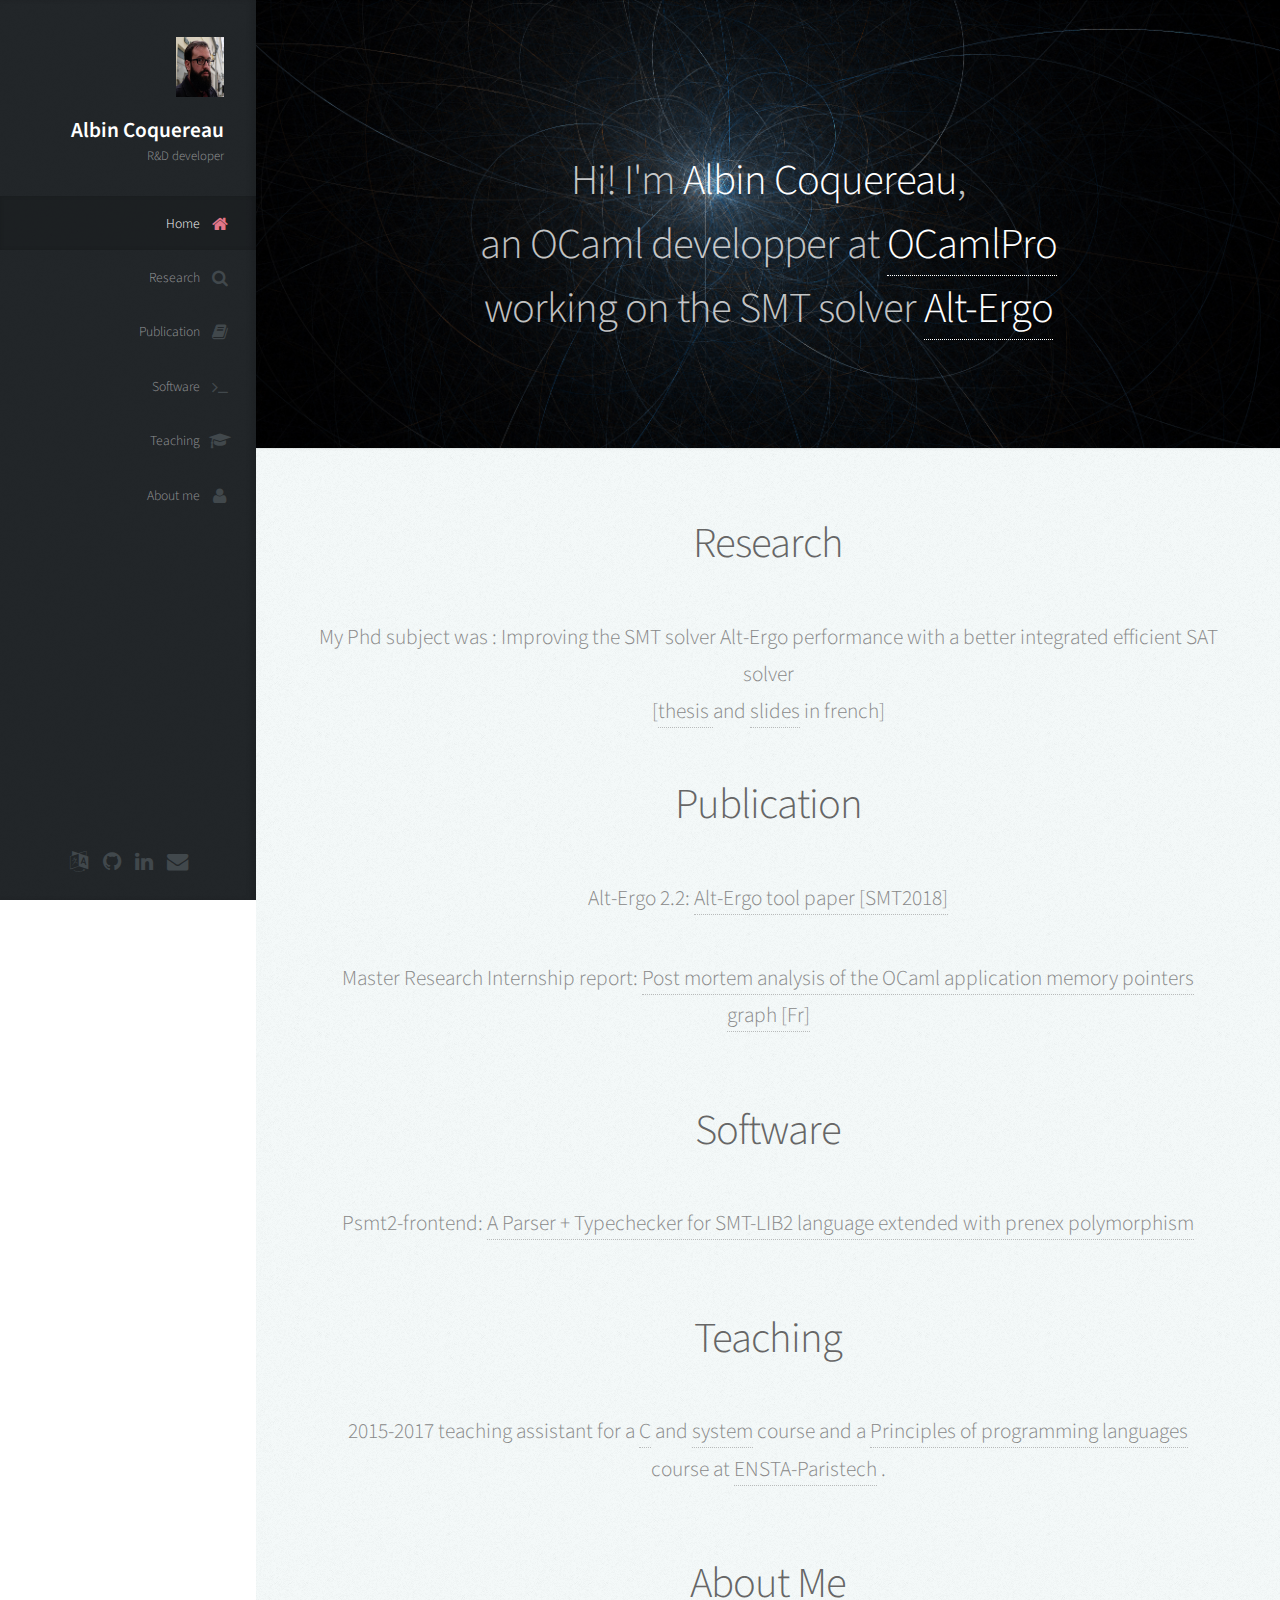
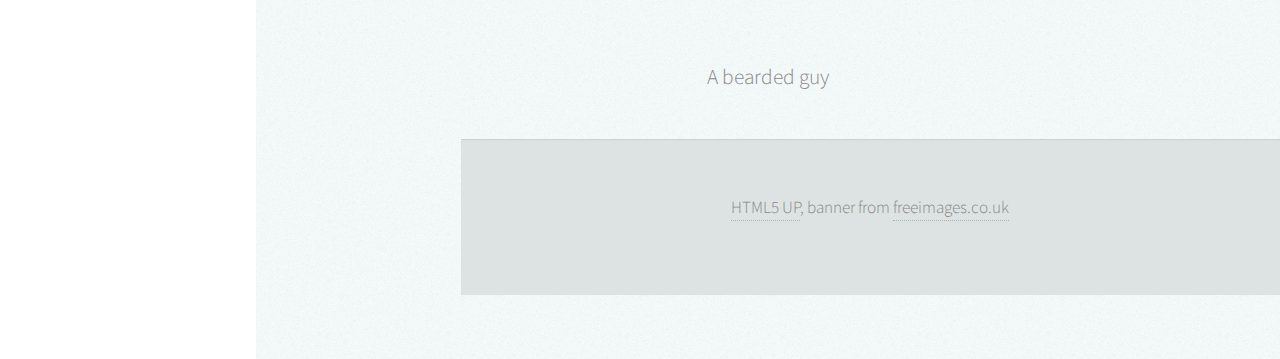
==== commit 53665b24: "Update and add thesis" ====
--- a/index.html
+++ b/index.html
@@ -13,13 +13,14 @@
 	<div id="logo">
           <span class="image avatar48"><img src="images/idpic.jpg" alt="" /></span>
 	  <h1 id="title">Albin Coquereau</h1>
-	  <p>PhD student</p>
+	  <p>R&D developer</p>
 	</div>
 	<nav id="nav">
 	  <ul>
 	    <li><a href="#top" id="top-link" class="skel-layers-ignoreHref"><span class="icon fa-home">Home</span></a></li>
 	    <li><a href="#research" id="research-link" class="skel-layers-ignoreHref"><span class="icon fa-search">Research</span></a></li>
 	    <li><a href="#publication" id="publication-link" class="skel-layers-ignoreHref"><span class="icon fa-book">Publication</span></a></li>
+        <li><a href="#software" id="software-link" class="skel-layers-ignoreHref"><span class="icon fa-terminal">Software</span></a></li>
 	    <li><a href="#teaching" id="teaching-link" class="skel-layers-ignoreHref"><span class="icon fa-graduation-cap">Teaching</span></a></li>
 	    <li><a href="#about" id="about-link" class="skel-layers-ignoreHref"><span class="icon fa-user">About me</span></a></li>
 	  </ul>
@@ -30,10 +31,10 @@
       <div class="bottom">
 
 	<ul class="icons">
-          <!-- <li><a href="index_fr.html" class="icon fa-language"><span class="label">Language</span></a></li> -->
-          <li><a href="https://github.com/Coquera" class="icon fa-github"><span class="label">Github</span></a></li>
+          <li><a href="index_fr.html" class="icon fa-language"><span class="label">Language</span></a></li>
+          <li><a href="https://github.com/OCamlPro-Coquera" class="icon fa-github"><span class="label">Github</span></a></li>
           <li><a href="https://www.linkedin.com/public-profile/settings?trk=prof-edit-edit-public_profile" class="icon alt fa-linkedin"><span class="label">LinkedIn</span></a></li>
-          <li><a href="mailto:albin[dot]coquereau[at]lri[dot]fr" class="icon fa-envelope"><span class="label">Email</span></a></li>
+          <li><a href="mailto:albin[dot]coquereau[at]ocamlpro[dot]com" class="icon fa-envelope"><span class="label">Email</span></a></li>
 	</ul>
 
       </div>
@@ -46,7 +47,7 @@
 	<div class="container">
 
 	  <footer>
-	    <h2 class="alt">Hi! I'm <strong>Albin Coquereau</strong>, <br />a Paris Saclay's PhD student in the <a href="https://vals.lri.fr/">VALS</a> team
+	    <h2 class="alt">Hi! I'm <strong>Albin Coquereau</strong>, <br />an OCaml developper at <a href="https://www.ocamlpro.com/">OCamlPro</a>  <br> working on the SMT solver <a href="https://alt-ergo.ocamlpro.com/"> Alt-Ergo</a>
 	  </footer>
 
 	</div>
@@ -59,11 +60,10 @@
 	    <h2>Research</h2>
 	  </header>
 
-	  <p>My thesis subject : improving the performance of SMT solvers Alt-Ergo<br/>
-            through the design, analysis, and optimization efficient OCaml data structures.<br/>
-            I'm currently working on Alt-ergo's SAT solver and Alt-Ergo's support for SMT-LIB2 language.
-          </p>
-
+	  <p>My Phd subject was : Improving the SMT solver Alt-Ergo performance with a better integrated efficient SAT solver
+        <br>
+        [<a href="these_coquereau.pdf">thesis </a> and <a href="slides_these_coquereau.pdf">slides</a> in french]
+      </p>
 
           <section id="publication" class="tree">
 	    <div class="container">
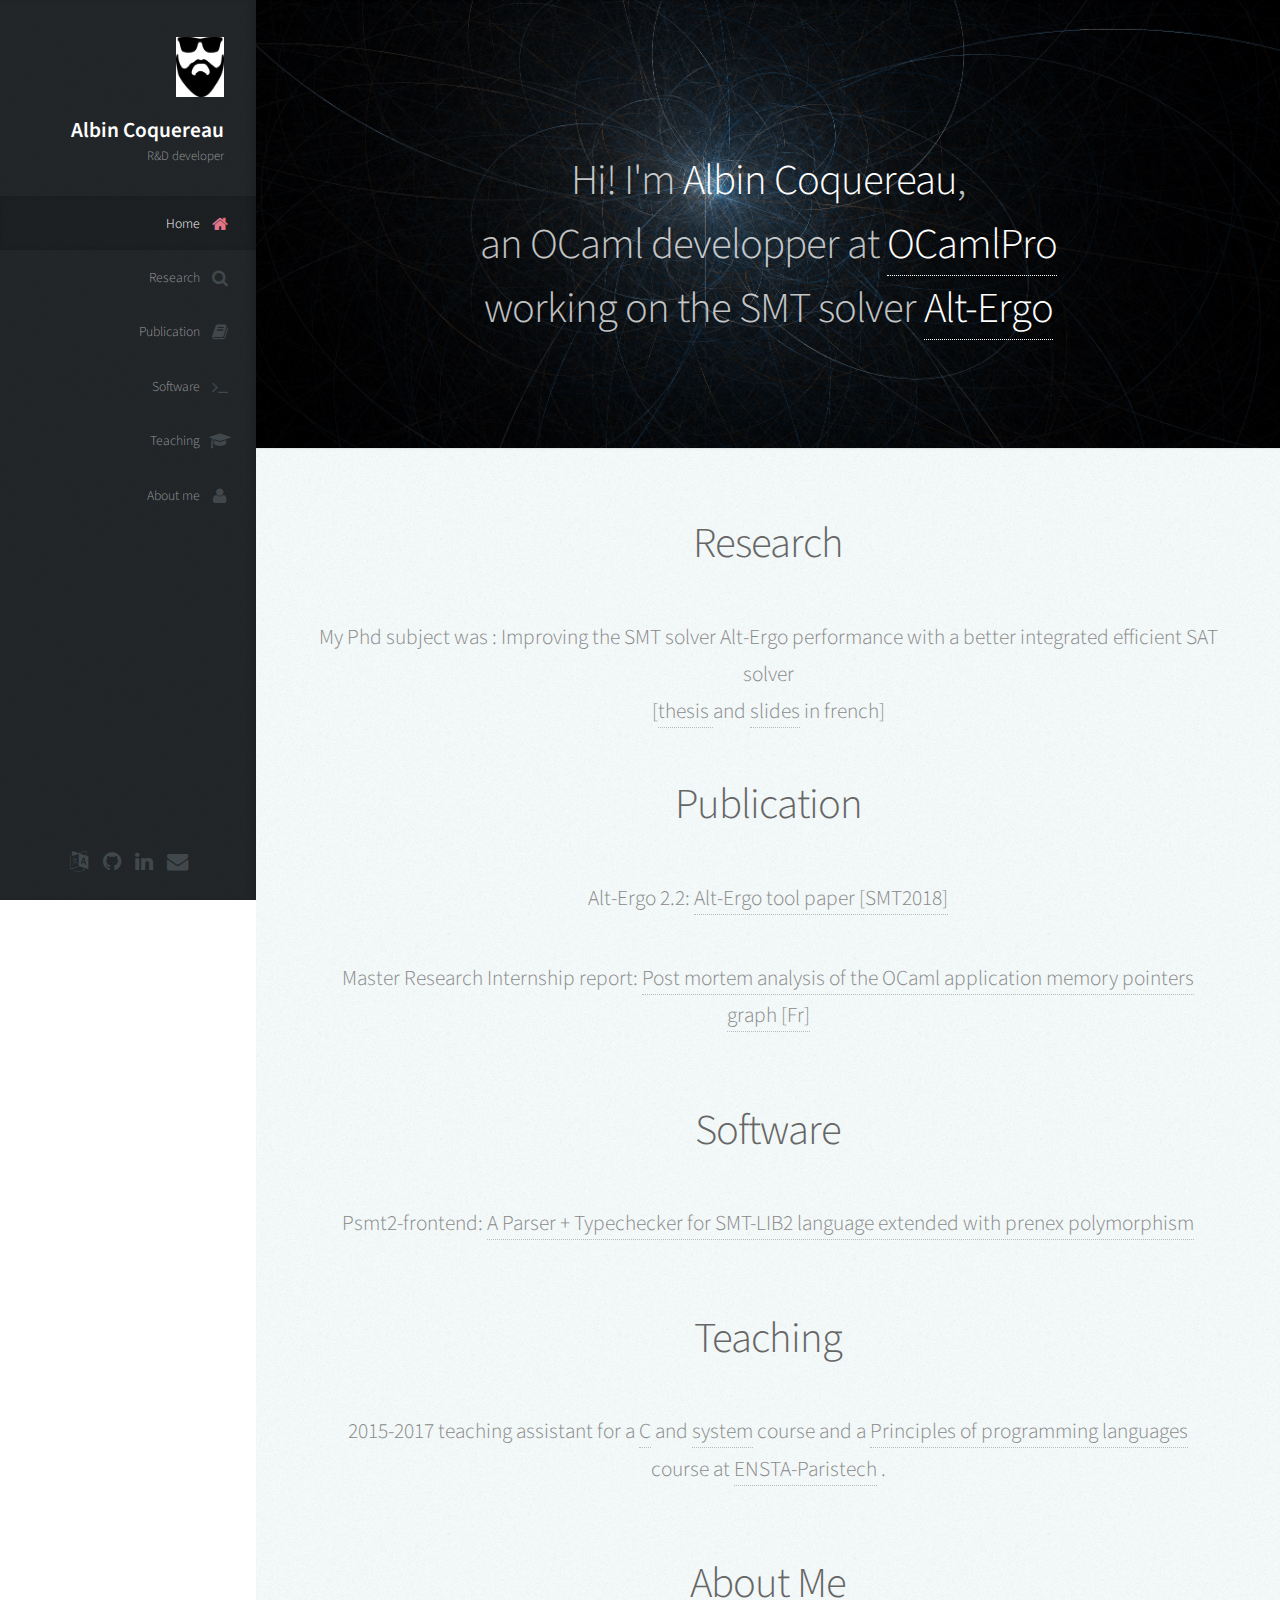
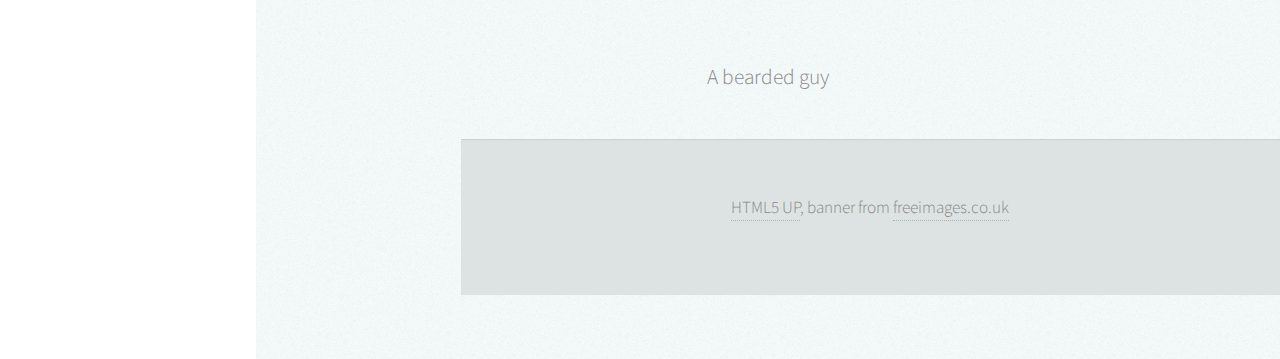
==== commit a2a9f2b1: "update pic" ====
--- a/index.html
+++ b/index.html
@@ -11,7 +11,7 @@
 
       <div class="top">
 	<div id="logo">
-          <span class="image avatar48"><img src="images/idpic.jpg" alt="" /></span>
+          <span class="image avatar48"><img src="images/idpic.png" style="background-color:white;" alt="" /></span>
 	  <h1 id="title">Albin Coquereau</h1>
 	  <p>R&D developer</p>
 	</div>
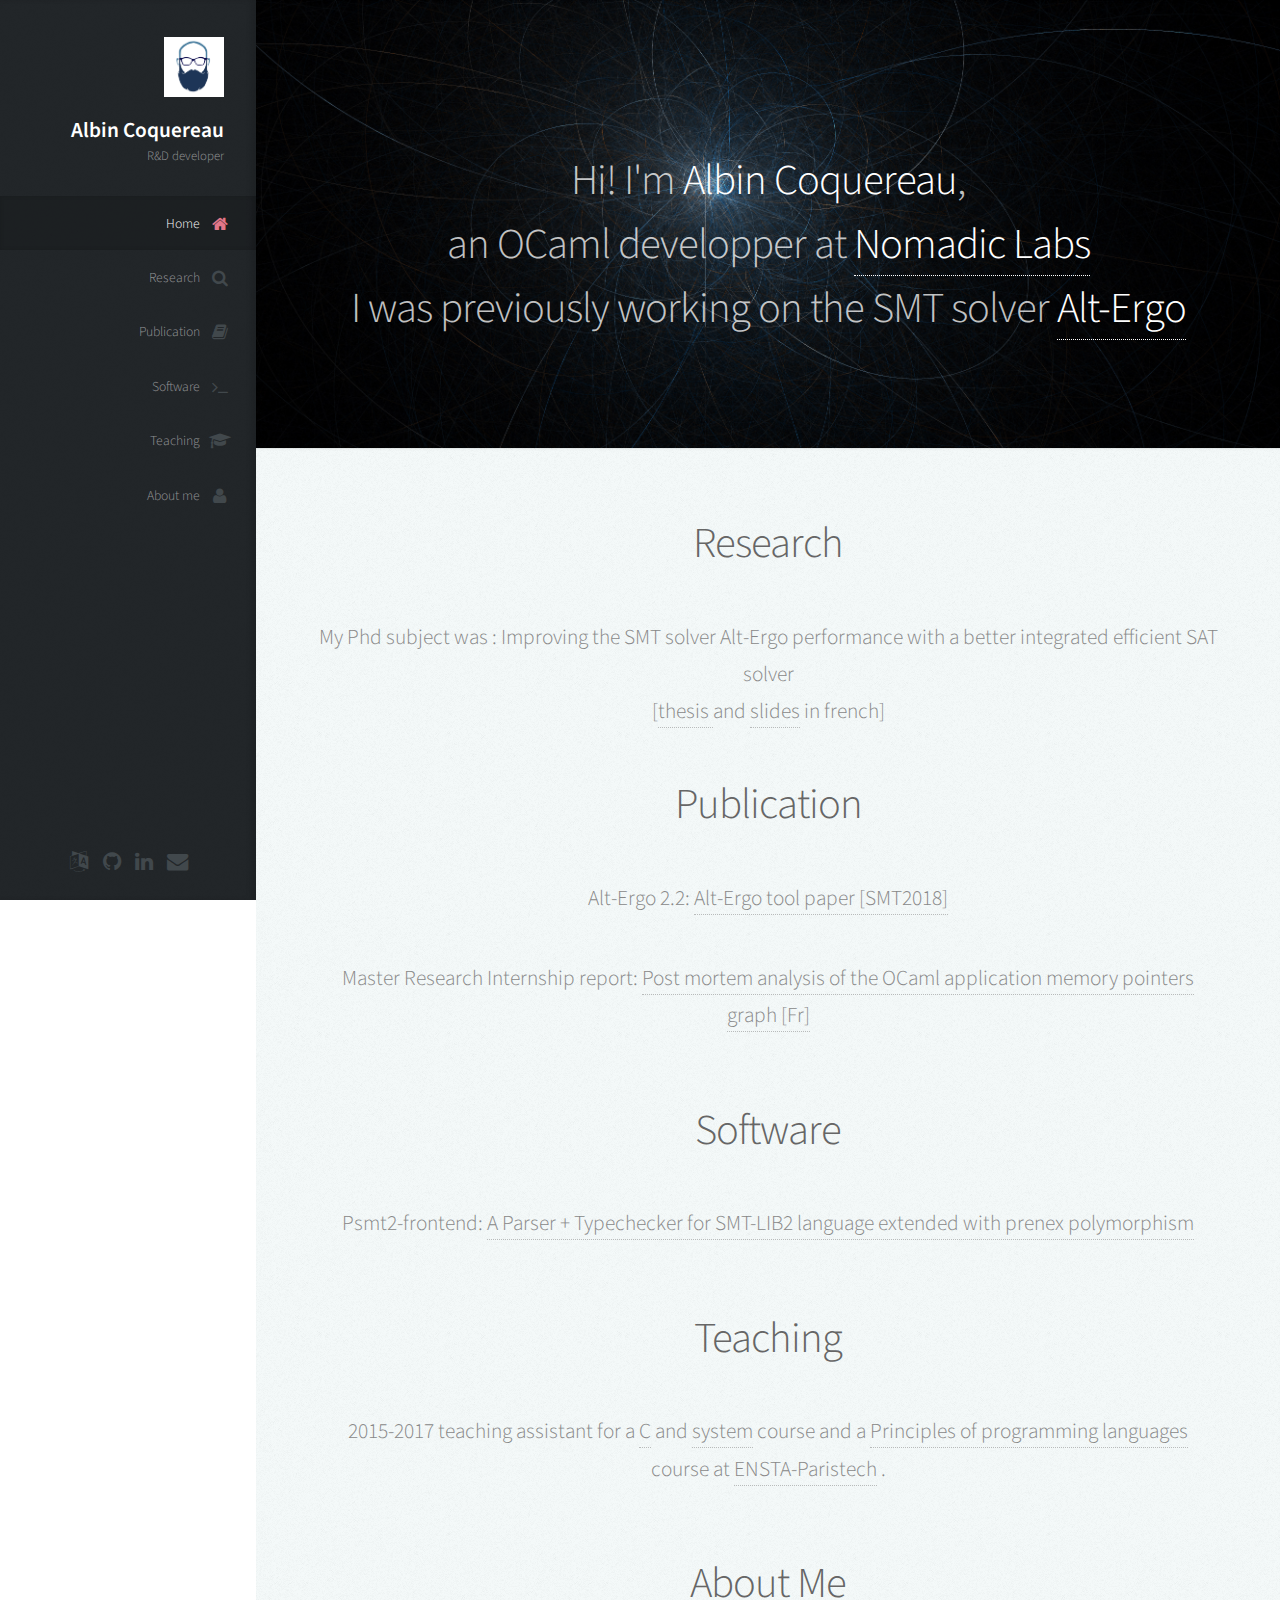
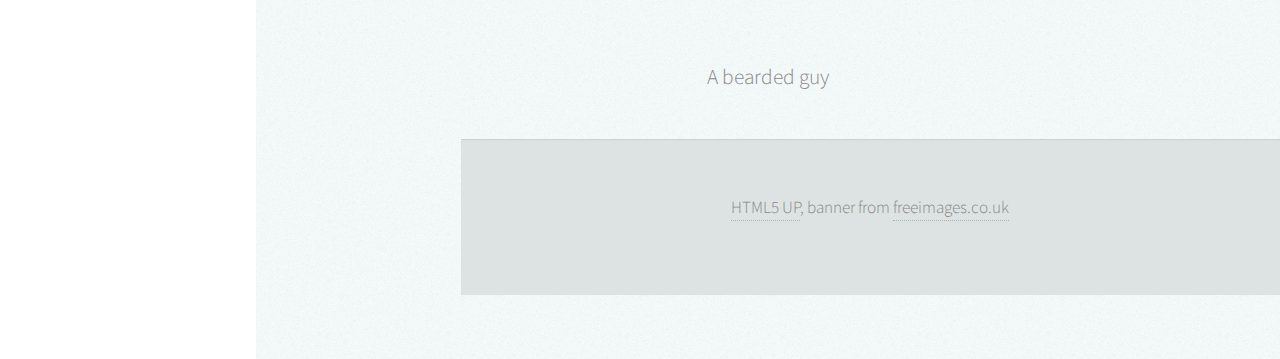
==== commit 4e5c96e4: "Update job" ====
--- a/index.html
+++ b/index.html
@@ -32,9 +32,9 @@
 
 	<ul class="icons">
           <li><a href="index_fr.html" class="icon fa-language"><span class="label">Language</span></a></li>
-          <li><a href="https://github.com/OCamlPro-Coquera" class="icon fa-github"><span class="label">Github</span></a></li>
+          <li><a href="https://github.com/ACoquereau" class="icon fa-github"><span class="label">Github</span></a></li>
           <li><a href="https://www.linkedin.com/public-profile/settings?trk=prof-edit-edit-public_profile" class="icon alt fa-linkedin"><span class="label">LinkedIn</span></a></li>
-          <li><a href="mailto:albin[dot]coquereau[at]ocamlpro[dot]com" class="icon fa-envelope"><span class="label">Email</span></a></li>
+          <li><a href="mailto:albin[dot]coquereau[at]protonmail[dot]com" class="icon fa-envelope"><span class="label">Email</span></a></li>
 	</ul>
 
       </div>
@@ -47,7 +47,7 @@
 	<div class="container">
 
 	  <footer>
-	    <h2 class="alt">Hi! I'm <strong>Albin Coquereau</strong>, <br />an OCaml developper at <a href="https://www.ocamlpro.com/">OCamlPro</a>  <br> working on the SMT solver <a href="https://alt-ergo.ocamlpro.com/"> Alt-Ergo</a>
+	    <h2 class="alt">Hi! I'm <strong>Albin Coquereau</strong>, <br />an OCaml developper at <a href="https://nomadic-labs.com/">Nomadic Labs</a>  <br> I was previously working on the SMT solver <a href="https://alt-ergo.ocamlpro.com/"> Alt-Ergo</a>
 	  </footer>
 
 	</div>
--- a/assets/css/main.css
+++ b/assets/css/main.css
@@ -1707,13 +1707,13 @@
 		}
 
 		.image.avatar48 {
-			width: 48px;
+			width: 60px;
 			height: 60px;
 			background: #f00;
 		}
 
 			.image.avatar48 img {
-				width: 48px;
+				width: 60px;
 				height: 60px;
 			}
 
